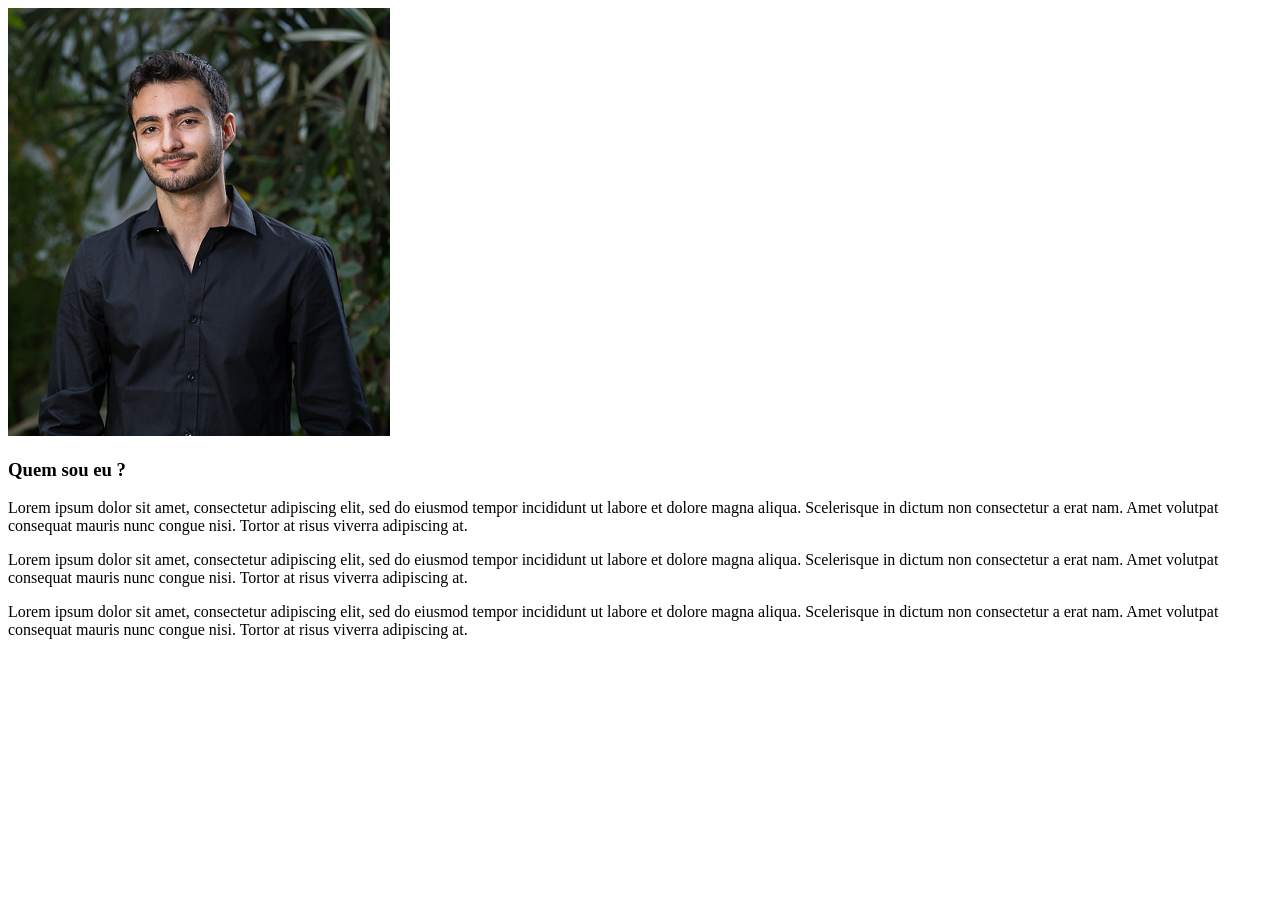
==== index.html @ 56cf221e "Add files via upload Upload website - 1" ====
<!DOCTYPE html>
<html lang="pt-br">
    <head>
        <meta charset="UTF-8">
        <meta name="viewport" content="width=device-width, initial-scale=1.0">
        <meta http-equiv="X-UA-Compatible" content="ie=edge">
        <title>Bem vindo</title>

         <!--Google Fonts-->
        <link 
            href="https://fonts.googleapis.com/css?family=Roboto:400,700&display=swap" 
            rel="stylesheet">

        <!--Font Awesome-->
        <link 
            rel="stylesheet" 
            href="https://use.fontawesome.com/releases/v5.8.2/css/all.css"
            integrity="sha384-oS3vJWv+0UjzBfQzYUhtDYW+Pj2yciDJxpsK1OYPAYjqT085Qq/1cq5FLXAZQ7Ay" 
            crossorigin="anonymous">

        <!--Meu estilo-->
        <link rel="stylesheet" href="./css/style.css">
    </head>
    <body>
        <main class="container">
            <article>
                <section class="foto-social">
                    <div class="foto">
                        <img src="/img/eu.png" alt="Minha foto" title="Wilson Neto">
                    </div>
                </section>
                <section class="texto">
                    <h1>Quem sou eu ?</h1>
                    <p>
                        Lorem ipsum dolor sit amet, consectetur adipiscing elit, 
                        sed do eiusmod tempor incididunt ut labore et dolore 
                        magna aliqua. Scelerisque in dictum non consectetur a 
                        erat nam. Amet volutpat consequat mauris nunc congue nisi. 
                        Tortor at risus viverra adipiscing at.
                    </p>
                    <p>
                        Lorem ipsum dolor sit amet, consectetur adipiscing elit, 
                        sed do eiusmod tempor incididunt ut labore et dolore 
                        magna aliqua. Scelerisque in dictum non consectetur a 
                        erat nam. Amet volutpat consequat mauris nunc congue nisi. 
                        Tortor at risus viverra adipiscing at.
                    </p>
                    <p>
                        Lorem ipsum dolor sit amet, consectetur adipiscing elit, 
                        sed do eiusmod tempor incididunt ut labore et dolore 
                        magna aliqua. Scelerisque in dictum non consectetur a 
                        erat nam. Amet volutpat consequat mauris nunc congue nisi. 
                        Tortor at risus viverra adipiscing at.
                    </p>
                </section>
            </article>
        </main>
    </body>
</html>
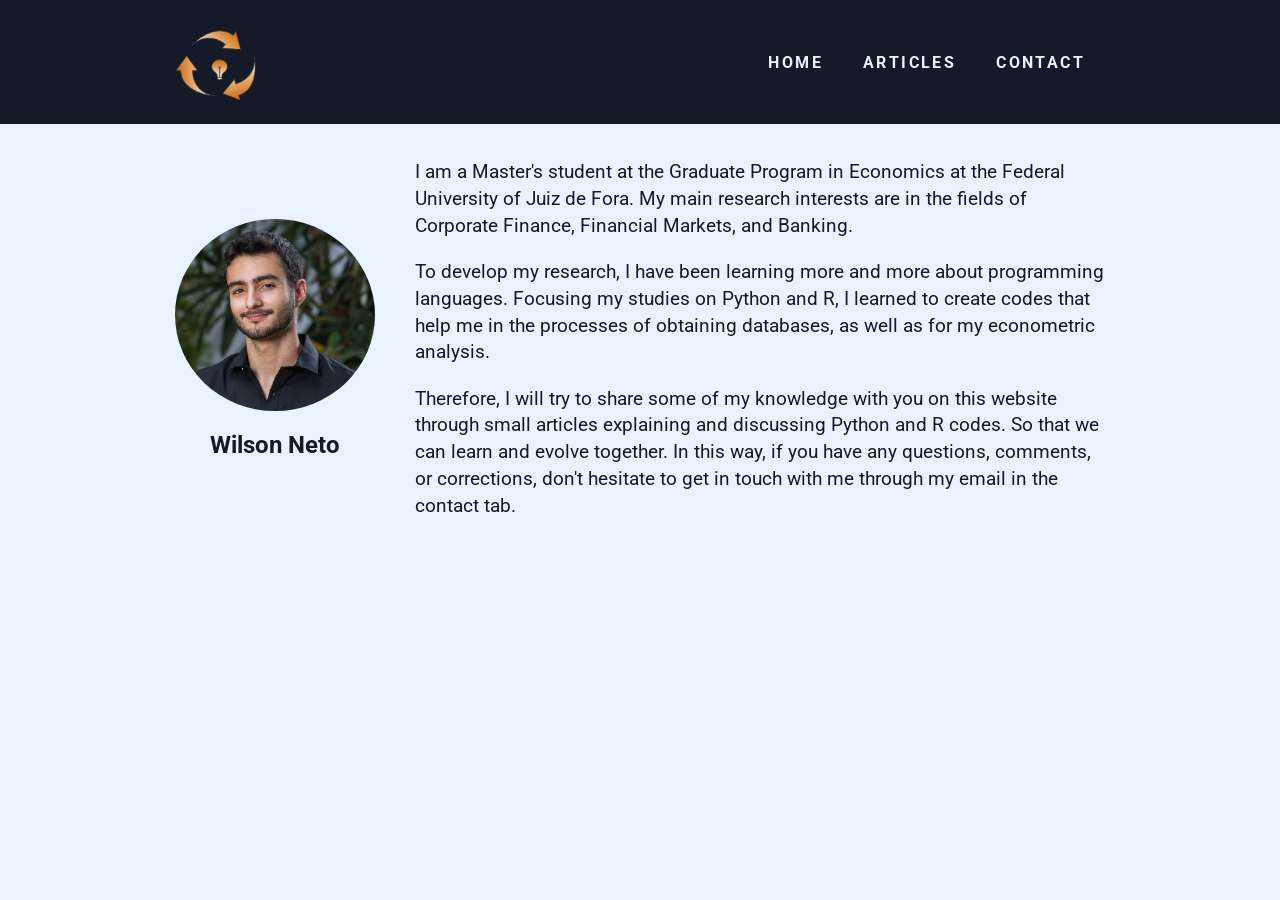
==== commit 114ca8bb: "Add files via upload New upload website" ====
--- a/index.html
+++ b/index.html
@@ -1,59 +1,60 @@
-<!DOCTYPE html>
-<html lang="pt-br">
-    <head>
-        <meta charset="UTF-8">
-        <meta name="viewport" content="width=device-width, initial-scale=1.0">
-        <meta http-equiv="X-UA-Compatible" content="ie=edge">
-        <title>Bem vindo</title>
-
-         <!--Google Fonts-->
-        <link 
-            href="https://fonts.googleapis.com/css?family=Roboto:400,700&display=swap" 
-            rel="stylesheet">
-
-        <!--Font Awesome-->
-        <link 
-            rel="stylesheet" 
-            href="https://use.fontawesome.com/releases/v5.8.2/css/all.css"
-            integrity="sha384-oS3vJWv+0UjzBfQzYUhtDYW+Pj2yciDJxpsK1OYPAYjqT085Qq/1cq5FLXAZQ7Ay" 
-            crossorigin="anonymous">
-
-        <!--Meu estilo-->
-        <link rel="stylesheet" href="./css/style.css">
-    </head>
-    <body>
-        <main class="container">
-            <article>
-                <section class="foto-social">
-                    <div class="foto">
-                        <img src="/img/eu.png" alt="Minha foto" title="Wilson Neto">
-                    </div>
-                </section>
-                <section class="texto">
-                    <h1>Quem sou eu ?</h1>
-                    <p>
-                        Lorem ipsum dolor sit amet, consectetur adipiscing elit, 
-                        sed do eiusmod tempor incididunt ut labore et dolore 
-                        magna aliqua. Scelerisque in dictum non consectetur a 
-                        erat nam. Amet volutpat consequat mauris nunc congue nisi. 
-                        Tortor at risus viverra adipiscing at.
-                    </p>
-                    <p>
-                        Lorem ipsum dolor sit amet, consectetur adipiscing elit, 
-                        sed do eiusmod tempor incididunt ut labore et dolore 
-                        magna aliqua. Scelerisque in dictum non consectetur a 
-                        erat nam. Amet volutpat consequat mauris nunc congue nisi. 
-                        Tortor at risus viverra adipiscing at.
-                    </p>
-                    <p>
-                        Lorem ipsum dolor sit amet, consectetur adipiscing elit, 
-                        sed do eiusmod tempor incididunt ut labore et dolore 
-                        magna aliqua. Scelerisque in dictum non consectetur a 
-                        erat nam. Amet volutpat consequat mauris nunc congue nisi. 
-                        Tortor at risus viverra adipiscing at.
-                    </p>
-                </section>
-            </article>
-        </main>
-    </body>
+<!DOCTYPE html>
+<html lang="pt-br">
+    <head>
+        <meta charset="UTF-8">
+        <meta name="viewport" content="width=device-width, initial-scale=1.0">
+        <meta http-equiv="X-UA-Compatible" content="ie=edge">
+        <title>Home</title>
+
+        <link href="https://fonts.googleapis.com/css?family=Roboto:400,700&display=swap" rel="stylesheet">
+        <link rel="stylesheet" href="./css/style.css">
+     
+    </head>
+    <body>
+        <header>
+            <div class="container">
+                <a href="" class="branch"><img src="./img/logo.png" alt="Minha logo" title="Nome da minha logo"></a>
+                <nav class="menu">
+                    <ul>
+                        <li><a class="menu-link" href="index.html">Home</a></li>
+                        <li><a class="menu-link" href="porrtfolio.html">Articles</a></li>
+			<li><a class="menu-link" href="contato.html">Contact</a></li>
+                    </ul>
+                </nav>
+            </div>
+        </header>
+
+        <main class="container">
+            <article class="super-card">
+                <section class="super-card-img">
+                    <img src="./img/homem.jpg" alt="Minha foto", title="Meu nome">
+                    <h2>Wilson Neto</h2>
+                </section>
+                <section class="super-card-text">
+                    <p>
+			I am a Master's student at the Graduate Program in 
+			Economics at the Federal University of Juiz de Fora.
+			My main research interests are in the fields of
+			Corporate Finance, Financial Markets, and Banking.
+                    </p>
+                    <p>
+			To develop my research, I have been learning more
+			and more about programming languages. Focusing my
+			studies on Python and R, I learned to create codes
+			that help me in the processes of obtaining databases,
+			as well as for my econometric analysis.
+                    </p>
+                    <p>
+			Therefore, I will try to share some of my knowledge
+			with you on this website through small articles
+			explaining and discussing Python and R codes. So that
+			we can learn and evolve together. In this way, if you
+			have any questions, comments, or corrections, don't
+			hesitate to get in touch with me through my email in
+			the contact tab.
+                    </p>
+                </section>
+            </article>
+        </main>
+    </body>
 </html>
--- a/css/style.css
+++ b/css/style.css
@@ -0,0 +1,168 @@
+* {
+    margin: 0;
+    padding: 0;
+    box-sizing: border-box;
+    list-style: none;
+    text-decoration: none;
+}
+
+a {color: #FFF;}
+
+img{max-width: 100%;}
+
+p {font-size: 1.2em; line-height: 1.4em; color: #141A28;}
+
+h2 {color: #141A28;}
+
+.container {
+    width: 960px;
+    margin: 0 auto;
+    padding: 15px;
+    display: flex;
+    justify-content: space-between;
+    align-items: center;
+}
+
+html, body {
+    width: 100%;
+    height: 100%;
+}
+
+body {
+    font-family: 'Roboto', sans-serif;
+    font-size: 16px;
+    background-color: #E9F3FE;
+}
+
+header {
+    width: 100%;
+    background-color: #141A28;
+}
+
+.branch, .branch img {
+    width: 90px;
+    border-radius: 50%;
+}
+
+.menu ul { 
+    display: flex;
+    justify-content: space-between;
+}
+
+.menu .menu-link {
+    display: block;
+    margin: 10px;
+    padding: 10px;
+    color: #E9F3FE;
+    font-weight: bold;
+    text-transform: uppercase;
+    letter-spacing: .15em;
+    transition: all .3s ease-in-out;
+}
+
+.menu .menu-link:hover {opacity: .75;}
+
+
+main {width: 100%;}
+
+.super-card {
+    width: 100%;
+    display: flex;
+    margin-top: 20px;
+}
+
+.super-card-img, 
+.super-card-img img {
+    width: 800px;
+    border-radius: 50%;
+    display: flex;
+    flex-direction: column;
+    justify-content: center;
+    align-items: center;
+}
+
+.super-card-img h2 {margin-top: 20px;}
+
+.super-card-text {margin-left: 40px;}
+
+.super-card-text p + p {margin-top: 1em;}
+
+
+.card {
+    max-width: 350px;
+    min-height: 500px;
+    border-radius: 3px;
+    margin: 1em;
+    background-color: #FFF;
+    box-shadow: 5px 5px 5px 0px rgba(0, 0, 0, .15);
+    transition: all .3s ease-in-out;
+    display: flex;
+    flex-direction: column;
+    justify-content: space-between;
+}
+
+.card:hover { box-shadow: 30px 30px 5px 0px rgba(0, 0, 0, .15); }
+
+.card-img { padding: 1em; }
+
+.img-body,
+.img-body img {
+    width: 200px;
+    display: table;
+    margin: 0 auto; 
+    border-radius: 50%;
+}
+
+.card-body { padding: 1em; }
+.card-body p {
+    color: #343A40;
+    line-height: 1.4em;
+}
+
+.card-body p + p { margin-top: .5em;}
+
+.card-button {
+    width: 100%;
+    border-bottom-left-radius: 3px;
+    border-bottom-right-radius: 3px;
+    padding: 1em;
+    background-color: #141A28;
+    display: flex;
+    justify-content: center;
+}
+
+.card-button button {
+    width: 250px;
+    padding: 1em;
+    border: none;
+    border-radius: 3px;
+    background-image: linear-gradient(to right bottom, #412e82, #393581, #333b7e, #2f407a, #2f4475);
+    color: #E9F3FE;
+    font-size: 1.2em;
+    text-transform: capitalize;
+    transition: all .3s ease-in-out;
+}
+
+.card-button button:hover {
+    cursor: pointer;
+    opacity: .75;
+}
+
+.sub-title {margin: 20px auto;}
+
+.li-ornament { margin: 10px 0; }
+
+.li-ornament::before {
+    content: "";
+    display: inline-block;
+    width: 4px;
+    height: 12px;
+    margin-right: 10px;
+    background-color: #141A28;
+    border-radius: 5px;
+}
+.contact-link {color: #141A28;}
+
+.map {
+    margin: 20px 0;
+}
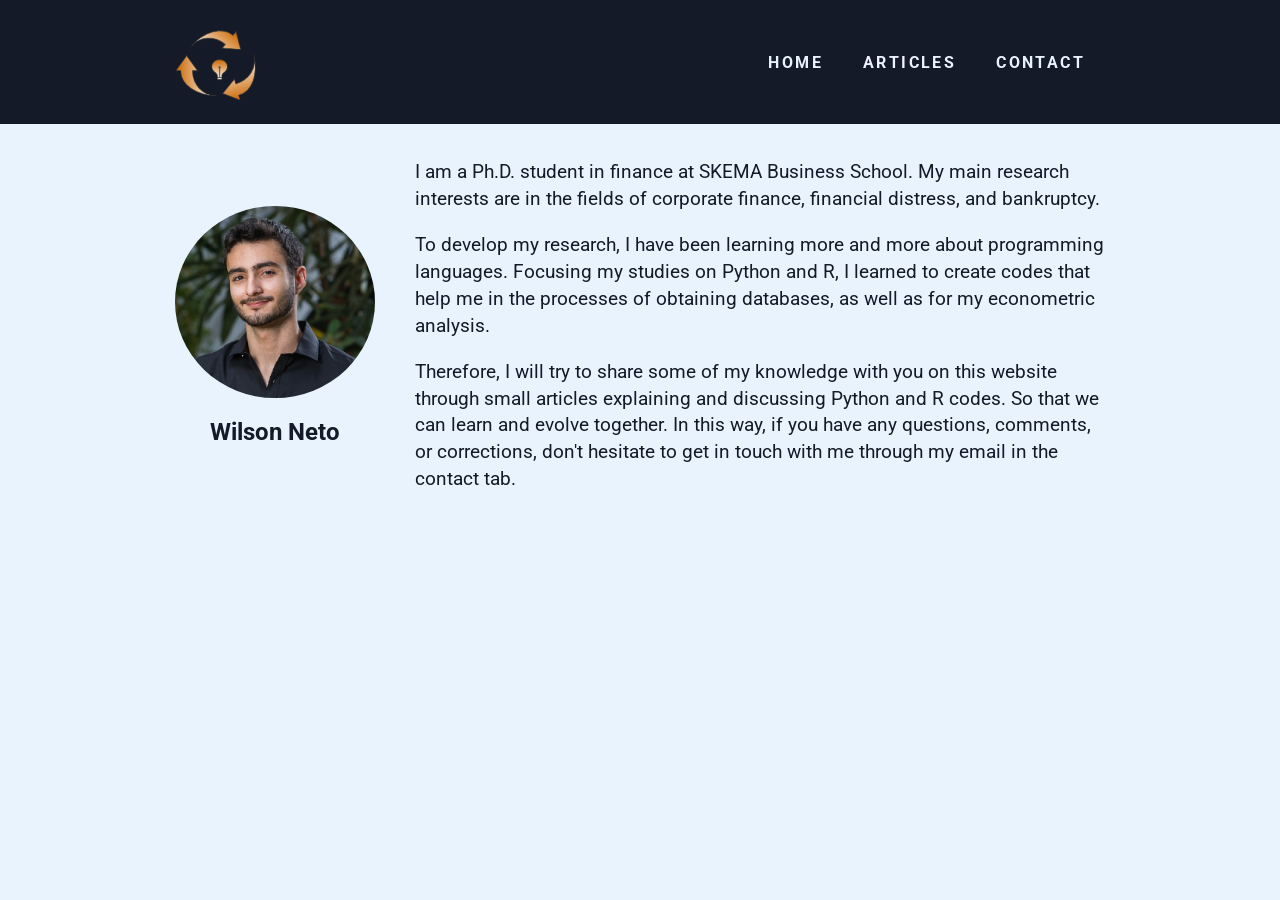
==== commit 848ab674: "Update index.html" ====
--- a/index.html
+++ b/index.html
@@ -13,7 +13,7 @@
     <body>
         <header>
             <div class="container">
-                <a href="" class="branch"><img src="./img/logo.png" alt="Minha logo" title="Nome da minha logo"></a>
+                <a href="https://willneto.github.io" class="branch"><img src="./img/logo.png" alt="Minha logo" title="Nome da minha logo"></a>
                 <nav class="menu">
                     <ul>
                         <li><a class="menu-link" href="index.html">Home</a></li>
@@ -32,10 +32,9 @@
                 </section>
                 <section class="super-card-text">
                     <p>
-			I am a Master's student at the Graduate Program in 
-			Economics at the Federal University of Juiz de Fora.
+			I am a Ph.D. student in finance at SKEMA Business School.
 			My main research interests are in the fields of
-			Corporate Finance, Financial Markets, and Banking.
+			corporate finance, financial distress, and bankruptcy.
                     </p>
                     <p>
 			To develop my research, I have been learning more
@@ -57,4 +56,4 @@
             </article>
         </main>
     </body>
-</html>+</html>
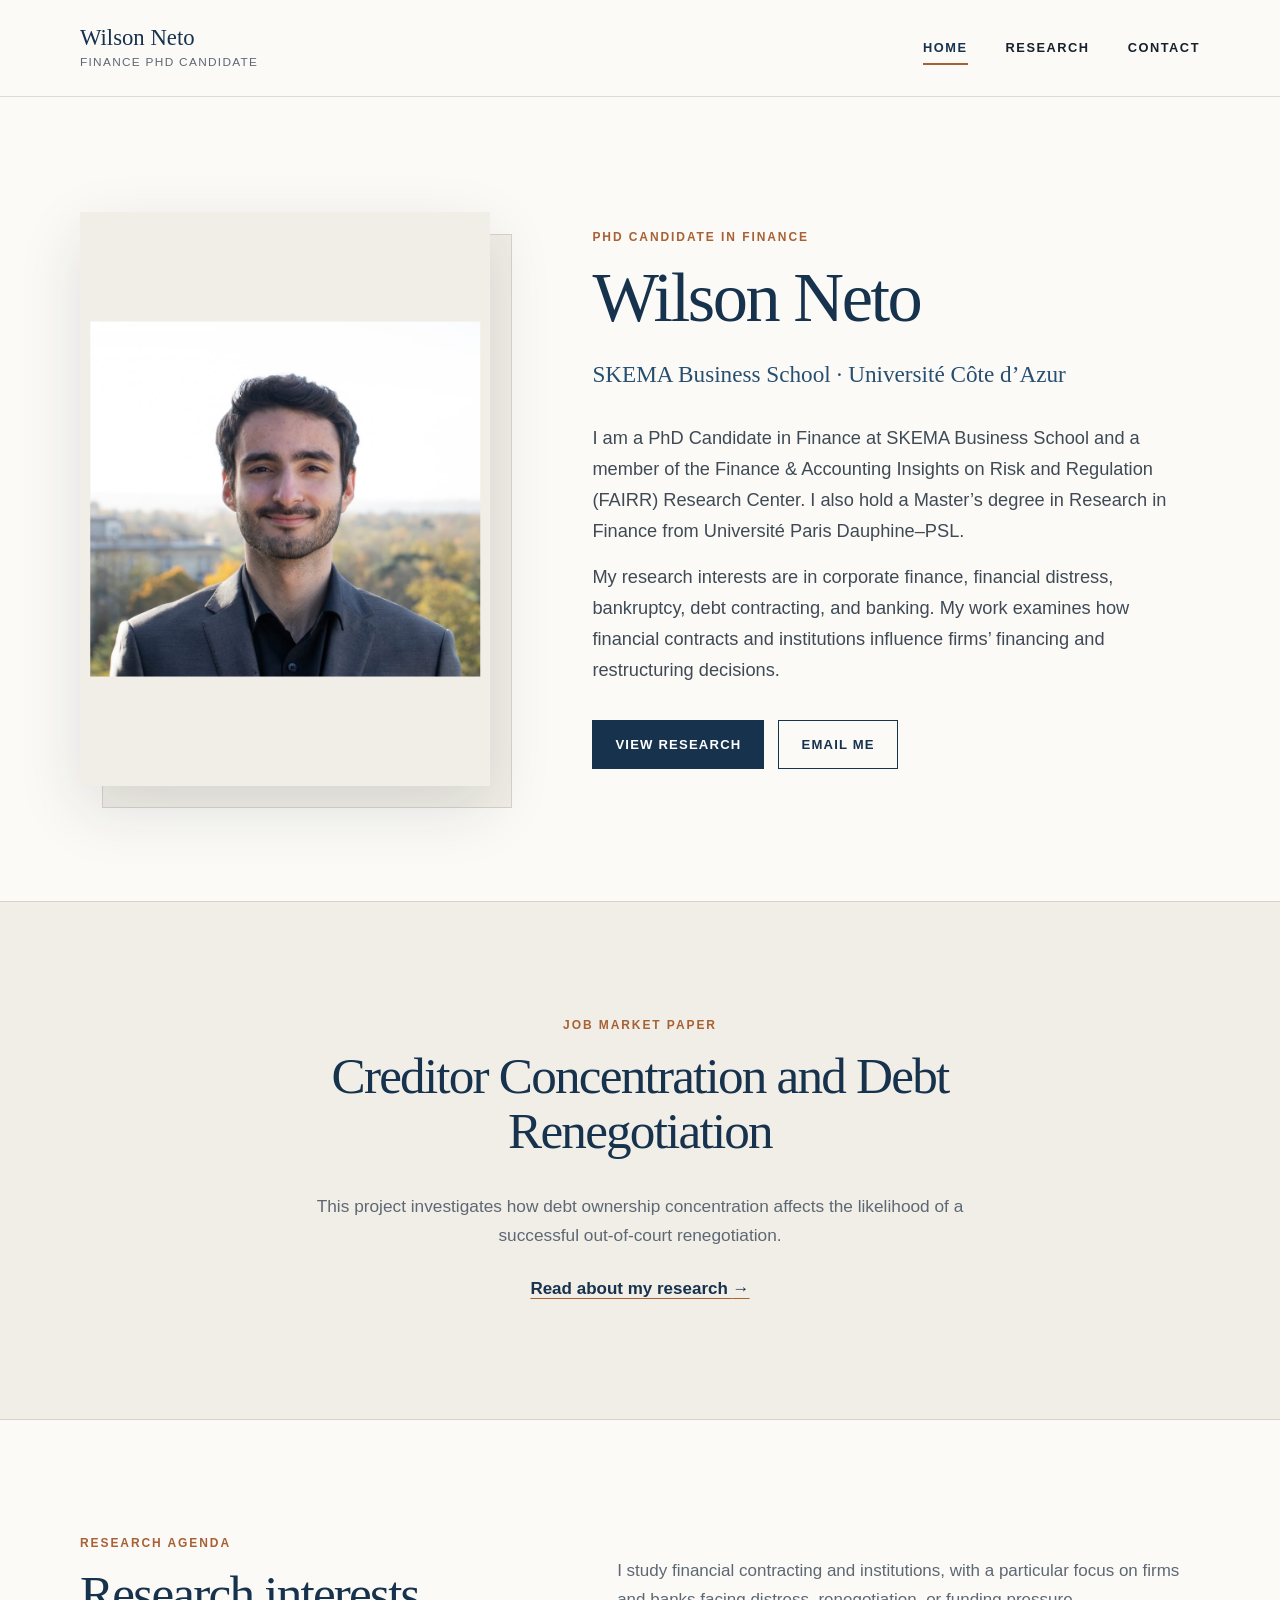
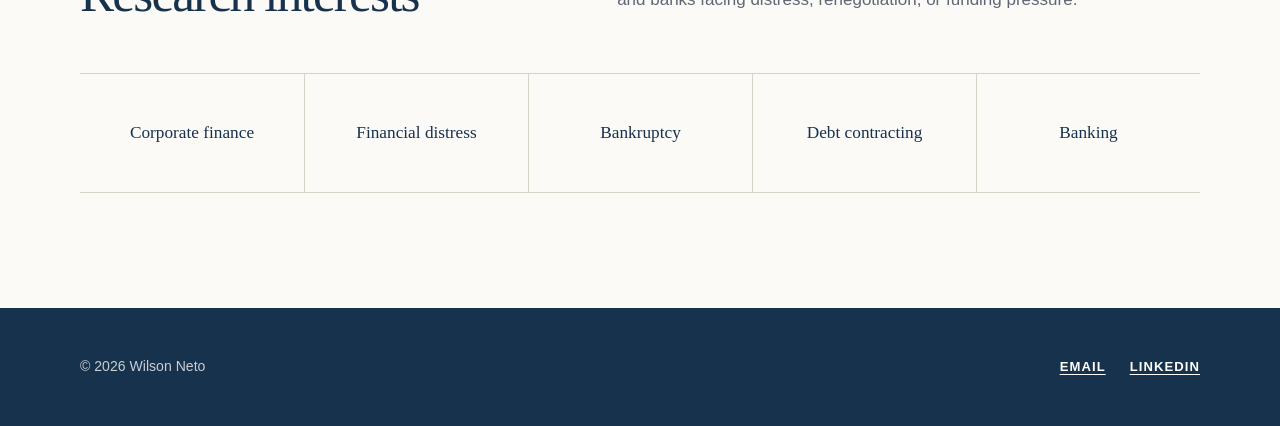
==== commit 1b8bea56: "Add files via upload" ====
--- a/index.html
+++ b/index.html
@@ -1,59 +1,129 @@
-<!DOCTYPE html>
-<html lang="pt-br">
-    <head>
-        <meta charset="UTF-8">
-        <meta name="viewport" content="width=device-width, initial-scale=1.0">
-        <meta http-equiv="X-UA-Compatible" content="ie=edge">
-        <title>Home</title>
+<!doctype html>
+<html lang="en">
+<head>
+  <meta charset="utf-8">
+  <meta name="viewport" content="width=device-width, initial-scale=1">
+  <meta name="description" content="Wilson Neto is a PhD Candidate in Finance at SKEMA Business School. His research focuses on corporate finance, financial distress, bankruptcy, debt contracting, and banking.">
+  <meta name="theme-color" content="#17324d">
+  <link rel="canonical" href="https://willneto.github.io/">
 
-        <link href="https://fonts.googleapis.com/css?family=Roboto:400,700&display=swap" rel="stylesheet">
-        <link rel="stylesheet" href="./css/style.css">
-     
-    </head>
-    <body>
-        <header>
-            <div class="container">
-                <a href="https://willneto.github.io" class="branch"><img src="./img/logo.png" alt="Minha logo" title="Nome da minha logo"></a>
-                <nav class="menu">
-                    <ul>
-                        <li><a class="menu-link" href="index.html">Home</a></li>
-                        <li><a class="menu-link" href="porrtfolio.html">Articles</a></li>
-			<li><a class="menu-link" href="contato.html">Contact</a></li>
-                    </ul>
-                </nav>
-            </div>
-        </header>
+  <meta property="og:type" content="website">
+  <meta property="og:title" content="Wilson Neto | Finance PhD Candidate">
+  <meta property="og:description" content="Research in corporate finance, financial distress, bankruptcy, debt contracting, and banking.">
+  <meta property="og:url" content="https://willneto.github.io/">
+  <meta property="og:image" content="https://willneto.github.io/assets/img/wilson-neto.jpg">
 
-        <main class="container">
-            <article class="super-card">
-                <section class="super-card-img">
-                    <img src="./img/homem.jpg" alt="Minha foto", title="Meu nome">
-                    <h2>Wilson Neto</h2>
-                </section>
-                <section class="super-card-text">
-                    <p>
-			I am a Ph.D. student in finance at SKEMA Business School.
-			My main research interests are in the fields of
-			corporate finance, financial distress, and bankruptcy.
-                    </p>
-                    <p>
-			To develop my research, I have been learning more
-			and more about programming languages. Focusing my
-			studies on Python and R, I learned to create codes
-			that help me in the processes of obtaining databases,
-			as well as for my econometric analysis.
-                    </p>
-                    <p>
-			Therefore, I will try to share some of my knowledge
-			with you on this website through small articles
-			explaining and discussing Python and R codes. So that
-			we can learn and evolve together. In this way, if you
-			have any questions, comments, or corrections, don't
-			hesitate to get in touch with me through my email in
-			the contact tab.
-                    </p>
-                </section>
-            </article>
-        </main>
-    </body>
+  <title>Wilson Neto | Finance PhD Candidate</title>
+  <link rel="stylesheet" href="assets/css/style.css?v=6">
+
+  <script type="application/ld+json">
+  {
+    "@context": "https://schema.org",
+    "@type": "Person",
+    "name": "Wilson Neto",
+    "jobTitle": "PhD Candidate in Finance",
+    "affiliation": {
+      "@type": "CollegeOrUniversity",
+      "name": "SKEMA Business School"
+    },
+    "url": "https://willneto.github.io/",
+    "sameAs": [
+      "https://www.linkedin.com/in/wilson-neto-260328168"
+    ],
+    "knowsAbout": [
+      "Corporate finance",
+      "Financial distress",
+      "Bankruptcy",
+      "Debt contracting",
+      "Banking"
+    ]
+  }
+  </script>
+</head>
+<body>
+  <a class="skip-link" href="#main-content">Skip to main content</a>
+
+  <header class="site-header">
+    <div class="container header-inner">
+      <a class="site-identity" href="index.html" aria-label="Wilson Neto, home">
+        <span class="site-name">Wilson Neto</span>
+        <span class="site-role">Finance PhD Candidate</span>
+      </a>
+
+      <nav class="site-nav" aria-label="Primary navigation">
+        <ul>
+          <li><a href="index.html" aria-current="page">Home</a></li>
+          <li><a href="research.html">Research</a></li>
+          <li><a href="contact.html">Contact</a></li>
+        </ul>
+      </nav>
+    </div>
+  </header>
+
+  <main id="main-content">
+    <section class="hero container" aria-labelledby="hero-title">
+      <div class="portrait-frame">
+        <img src="assets/img/wilson-neto.jpg" alt="Portrait of Wilson Neto" width="931" height="850">
+      </div>
+
+      <div class="hero-copy">
+        <p class="eyebrow">PhD Candidate in Finance</p>
+        <h1 id="hero-title">Wilson Neto</h1>
+        <p class="hero-affiliation">SKEMA Business School <span aria-hidden="true">·</span> Université Côte d’Azur</p>
+        <p class="hero-introduction">
+          I am a PhD Candidate in Finance at SKEMA Business School and a member of the Finance &amp; Accounting Insights on Risk and Regulation (FAIRR) Research Center. I also hold a Master’s degree in Research in Finance from Université Paris Dauphine–PSL.
+        </p>
+        <p class="hero-introduction">
+          My research interests are in corporate finance, financial distress, bankruptcy, debt contracting, and banking. My work examines how financial contracts and institutions influence firms’ financing and restructuring decisions.
+        </p>
+
+        <div class="hero-actions" aria-label="Primary links">
+          <a class="button button-primary" href="research.html">View research</a>
+          <a class="button button-secondary" href="mailto:wilson.pereirapintoneto@skema.edu">Email me</a>
+        </div>
+      </div>
+    </section>
+
+    <section class="home-section section-tint" aria-labelledby="job-market-heading">
+      <div class="container narrow-section">
+        <p class="eyebrow">Job Market Paper</p>
+        <h2 id="job-market-heading">Creditor Concentration and Debt Renegotiation</h2>
+        <p class="section-lead">
+          This project investigates how debt ownership concentration affects the likelihood of a successful out-of-court renegotiation.
+        </p>
+        <a class="text-link" href="research.html#creditor-concentration">Read about my research <span aria-hidden="true">→</span></a>
+      </div>
+    </section>
+
+    <section class="home-section container" aria-labelledby="research-interests-heading">
+      <div class="section-heading-row">
+        <div>
+          <p class="eyebrow">Research agenda</p>
+          <h2 id="research-interests-heading">Research interests</h2>
+        </div>
+        <p>
+          I study financial contracting and institutions, with a particular focus on firms and banks facing distress, renegotiation, or funding pressure.
+        </p>
+      </div>
+
+      <ul class="topic-list" aria-label="Research topics">
+        <li>Corporate finance</li>
+        <li>Financial distress</li>
+        <li>Bankruptcy</li>
+        <li>Debt contracting</li>
+        <li>Banking</li>
+      </ul>
+    </section>
+  </main>
+
+  <footer class="site-footer">
+    <div class="container footer-inner">
+      <p>© 2026 Wilson Neto</p>
+      <div class="footer-links">
+        <a href="mailto:wilson.pereirapintoneto@skema.edu">Email</a>
+        <a href="https://www.linkedin.com/in/wilson-neto-260328168" target="_blank" rel="noopener noreferrer">LinkedIn<span class="sr-only"> (opens in a new tab)</span></a>
+      </div>
+    </div>
+  </footer>
+</body>
 </html>
--- a/assets/css/style.css
+++ b/assets/css/style.css
@@ -0,0 +1,770 @@
+:root {
+  --ink: #17212b;
+  --muted: #5d6874;
+  --navy: #17324d;
+  --navy-soft: #274f70;
+  --accent: #a86135;
+  --paper: #fbfaf7;
+  --surface: #f1eee7;
+  --surface-light: #f6f4ef;
+  --line: #d8d3c9;
+  --white: #ffffff;
+  --shadow: 0 22px 60px rgba(23, 33, 43, 0.12);
+  --sans: Inter, ui-sans-serif, -apple-system, BlinkMacSystemFont, "Segoe UI", sans-serif;
+  --serif: Georgia, "Times New Roman", serif;
+}
+
+*,
+*::before,
+*::after {
+  box-sizing: border-box;
+}
+
+html {
+  scroll-behavior: smooth;
+}
+
+body {
+  min-width: 320px;
+  min-height: 100vh;
+  margin: 0;
+  display: flex;
+  flex-direction: column;
+  color: var(--ink);
+  background: var(--paper);
+  font-family: var(--sans);
+  font-size: 17px;
+  line-height: 1.7;
+  -webkit-font-smoothing: antialiased;
+}
+
+main {
+  flex: 1;
+}
+
+img {
+  display: block;
+  max-width: 100%;
+}
+
+a {
+  color: var(--navy-soft);
+  text-decoration-thickness: 1px;
+  text-underline-offset: 0.22em;
+}
+
+a:hover {
+  color: var(--accent);
+}
+
+a:focus-visible,
+summary:focus-visible {
+  outline: 3px solid rgba(168, 97, 53, 0.45);
+  outline-offset: 4px;
+}
+
+h1,
+h2,
+h3,
+p {
+  margin-top: 0;
+}
+
+h1,
+h2 {
+  color: var(--navy);
+  font-family: var(--serif);
+  font-weight: 500;
+  letter-spacing: -0.035em;
+  line-height: 1.08;
+}
+
+h1 {
+  margin-bottom: 0.28em;
+  font-size: clamp(3rem, 7vw, 5.9rem);
+}
+
+h2 {
+  margin-bottom: 0.65em;
+  font-size: clamp(2rem, 4vw, 3.25rem);
+}
+
+h3 {
+  color: var(--navy);
+  font-size: 0.82rem;
+  letter-spacing: 0.13em;
+  line-height: 1.4;
+  text-transform: uppercase;
+}
+
+.container {
+  width: min(1120px, calc(100% - 48px));
+  margin-inline: auto;
+}
+
+.research-width {
+  width: min(900px, calc(100% - 48px));
+}
+
+.skip-link {
+  position: fixed;
+  z-index: 100;
+  top: 12px;
+  left: 12px;
+  padding: 10px 14px;
+  transform: translateY(-160%);
+  color: var(--white);
+  background: var(--navy);
+  border-radius: 4px;
+}
+
+.skip-link:focus {
+  transform: translateY(0);
+}
+
+.sr-only {
+  position: absolute;
+  width: 1px;
+  height: 1px;
+  padding: 0;
+  margin: -1px;
+  overflow: hidden;
+  clip: rect(0, 0, 0, 0);
+  white-space: nowrap;
+  border: 0;
+}
+
+.site-header {
+  position: sticky;
+  z-index: 20;
+  top: 0;
+  background: rgba(251, 250, 247, 0.94);
+  border-bottom: 1px solid rgba(216, 211, 201, 0.78);
+  backdrop-filter: blur(14px);
+}
+
+.header-inner {
+  min-height: 96px;
+  display: flex;
+  align-items: center;
+  justify-content: space-between;
+  gap: 36px;
+}
+
+.site-identity {
+  display: inline-flex;
+  flex-direction: column;
+  color: var(--navy);
+  text-decoration: none;
+}
+
+.site-identity:hover {
+  color: var(--navy);
+}
+
+.site-name {
+  font-family: var(--serif);
+  font-size: 1.42rem;
+  line-height: 1.2;
+}
+
+.site-role {
+  color: var(--muted);
+  font-size: 0.74rem;
+  letter-spacing: 0.11em;
+  text-transform: uppercase;
+}
+
+.site-nav ul {
+  display: flex;
+  align-items: center;
+  gap: clamp(20px, 3vw, 38px);
+  margin: 0;
+  padding: 0;
+  list-style: none;
+}
+
+.site-nav a {
+  position: relative;
+  display: block;
+  padding-block: 10px;
+  color: var(--ink);
+  font-size: 0.8rem;
+  font-weight: 650;
+  letter-spacing: 0.12em;
+  text-decoration: none;
+  text-transform: uppercase;
+}
+
+.site-nav a::after {
+  position: absolute;
+  right: 0;
+  bottom: 4px;
+  left: 0;
+  height: 2px;
+  content: "";
+  transform: scaleX(0);
+  transform-origin: right;
+  background: var(--accent);
+  transition: transform 180ms ease;
+}
+
+.site-nav a:hover,
+.site-nav a[aria-current="page"] {
+  color: var(--navy);
+}
+
+.site-nav a:hover::after,
+.site-nav a[aria-current="page"]::after {
+  transform: scaleX(1);
+  transform-origin: left;
+}
+
+.hero {
+  min-height: calc(100vh - 96px);
+  padding-block: clamp(64px, 9vw, 120px);
+  display: grid;
+  grid-template-columns: minmax(340px, 410px) minmax(0, 1fr);
+  align-items: center;
+  gap: clamp(48px, 8vw, 110px);
+}
+
+.portrait-frame {
+  position: relative;
+  width: min(100%, 410px);
+  aspect-ratio: auto;
+  align-self: stretch;
+  display: grid;
+  justify-self: center;
+  place-items: center;
+  background: var(--surface);
+  box-shadow: var(--shadow);
+}
+
+.portrait-frame::before {
+  position: absolute;
+  z-index: -1;
+  top: 22px;
+  right: -22px;
+  width: 100%;
+  height: 100%;
+  content: "";
+  background: var(--surface);
+  border: 1px solid var(--line);
+}
+
+.portrait-frame img {
+  position: absolute;
+  top: 50%;
+  left: 50%;
+  width: 95%;
+  height: 95%;
+  transform: translate(-50%, -50%);
+  object-fit: contain;
+  object-position: center;
+}
+
+.eyebrow,
+.paper-status,
+.contact-label {
+  margin-bottom: 14px;
+  color: var(--accent);
+  font-size: 0.75rem;
+  font-weight: 750;
+  letter-spacing: 0.16em;
+  line-height: 1.4;
+  text-transform: uppercase;
+}
+
+.hero h1 {
+  font-size: clamp(2.75rem, 5.5vw, 4.7rem);
+}
+
+.hero-affiliation {
+  margin-bottom: 28px;
+  color: var(--navy-soft);
+  font-family: var(--serif);
+  font-size: clamp(1.18rem, 2.2vw, 1.45rem);
+}
+
+.hero-introduction {
+  max-width: 720px;
+  margin-bottom: 16px;
+  color: #3f4a55;
+  font-size: clamp(1.02rem, 1.5vw, 1.14rem);
+}
+
+.hero-actions {
+  display: flex;
+  flex-wrap: wrap;
+  gap: 14px;
+  margin-top: 34px;
+}
+
+.button {
+  display: inline-flex;
+  min-height: 49px;
+  padding: 10px 22px;
+  align-items: center;
+  justify-content: center;
+  border: 1px solid var(--navy);
+  color: var(--navy);
+  font-size: 0.82rem;
+  font-weight: 700;
+  letter-spacing: 0.09em;
+  text-decoration: none;
+  text-transform: uppercase;
+  transition: color 160ms ease, background-color 160ms ease, transform 160ms ease;
+}
+
+.button:hover {
+  transform: translateY(-2px);
+}
+
+.button-primary {
+  color: var(--white);
+  background: var(--navy);
+}
+
+.button-primary:hover {
+  color: var(--white);
+  background: var(--navy-soft);
+}
+
+.button-secondary:hover {
+  color: var(--white);
+  background: var(--navy);
+}
+
+.home-section {
+  padding-block: clamp(72px, 9vw, 120px);
+}
+
+.section-tint {
+  background: var(--surface);
+  border-block: 1px solid var(--line);
+}
+
+.narrow-section {
+  max-width: 860px;
+  margin-inline: auto;
+  text-align: center;
+}
+
+.narrow-section h2 {
+  max-width: 760px;
+  margin-inline: auto;
+}
+
+.section-lead {
+  max-width: 690px;
+  margin: 0 auto 24px;
+  color: var(--muted);
+  font-size: 1.08rem;
+}
+
+.text-link {
+  display: inline-block;
+  color: var(--navy);
+  font-weight: 700;
+  text-decoration-color: var(--accent);
+}
+
+.section-heading-row {
+  display: grid;
+  grid-template-columns: minmax(250px, 0.75fr) minmax(0, 1fr);
+  align-items: end;
+  gap: clamp(30px, 8vw, 100px);
+}
+
+.section-heading-row h2 {
+  margin-bottom: 0;
+}
+
+.section-heading-row > p {
+  margin-bottom: 6px;
+  color: var(--muted);
+}
+
+.topic-list {
+  margin: 52px 0 0;
+  padding: 0;
+  display: grid;
+  grid-template-columns: repeat(5, 1fr);
+  border-block: 1px solid var(--line);
+  list-style: none;
+}
+
+.topic-list li {
+  min-height: 118px;
+  padding: 20px 18px;
+  display: flex;
+  align-items: center;
+  justify-content: center;
+  color: var(--navy);
+  font-family: var(--serif);
+  font-size: 1.08rem;
+  line-height: 1.35;
+  text-align: center;
+}
+
+.topic-list li + li {
+  border-left: 1px solid var(--line);
+}
+
+.page-main {
+  padding-bottom: clamp(80px, 10vw, 140px);
+}
+
+.page-intro {
+  padding-block: clamp(70px, 9vw, 120px) clamp(42px, 6vw, 72px);
+}
+
+.page-intro h1,
+.contact-intro h1 {
+  font-size: clamp(3rem, 7vw, 5rem);
+}
+
+.page-intro > p:last-child {
+  max-width: 720px;
+  margin-bottom: 0;
+  color: var(--muted);
+  font-size: 1.1rem;
+}
+
+.paper-list {
+  border-top: 1px solid var(--line);
+}
+
+.paper {
+  padding-block: clamp(46px, 7vw, 78px);
+  border-bottom: 1px solid var(--line);
+  scroll-margin-top: 120px;
+}
+
+.paper-featured {
+  margin-inline: clamp(-32px, -3vw, -18px);
+  padding-inline: clamp(18px, 3vw, 32px);
+  background: var(--surface-light);
+  border-top: 4px solid var(--accent);
+}
+
+.paper-heading {
+  display: grid;
+  grid-template-columns: minmax(0, 1fr) auto;
+  gap: 30px;
+}
+
+.paper h2 {
+  max-width: 760px;
+  margin-bottom: 14px;
+  font-size: clamp(1.85rem, 4.3vw, 3rem);
+}
+
+.paper h2 em {
+  white-space: nowrap;
+}
+
+.paper-number {
+  color: #bbb5ab;
+  font-family: var(--serif);
+  font-size: 1rem;
+}
+
+.coauthors {
+  margin-bottom: 0;
+  color: var(--muted);
+  font-family: var(--serif);
+  font-size: 1.05rem;
+  font-style: italic;
+}
+
+.paper-links {
+  margin: 20px 0 0;
+}
+
+.paper-summary {
+  max-width: 700px;
+  margin: 30px 0 0;
+  color: var(--muted);
+  font-size: 1.07rem;
+}
+
+.abstract {
+  max-width: 760px;
+  margin-top: 34px;
+  padding-left: 24px;
+  border-left: 2px solid var(--line);
+}
+
+.abstract h3 {
+  margin-bottom: 12px;
+}
+
+.abstract p {
+  margin-bottom: 0;
+  color: #48535e;
+  font-size: 0.97rem;
+  line-height: 1.82;
+  text-align: left;
+}
+
+.contact-layout {
+  min-height: calc(100vh - 270px);
+  padding-block: clamp(70px, 10vw, 130px);
+  display: grid;
+  grid-template-columns: minmax(0, 0.9fr) minmax(340px, 0.75fr);
+  align-items: start;
+  gap: clamp(48px, 10vw, 130px);
+}
+
+.contact-intro > p:last-child {
+  max-width: 620px;
+  color: var(--muted);
+  font-size: 1.1rem;
+}
+
+.contact-card {
+  padding: clamp(28px, 5vw, 48px);
+  background: var(--surface);
+  border-top: 4px solid var(--accent);
+}
+
+.contact-item + .contact-item {
+  margin-top: 28px;
+  padding-top: 28px;
+  border-top: 1px solid var(--line);
+}
+
+.contact-item p {
+  margin-bottom: 0;
+}
+
+.contact-item a {
+  overflow-wrap: anywhere;
+  color: var(--navy);
+  font-weight: 700;
+}
+
+.contact-label {
+  margin-bottom: 7px !important;
+}
+
+.site-footer {
+  color: rgba(255, 255, 255, 0.76);
+  background: var(--navy);
+}
+
+.footer-inner {
+  min-height: 118px;
+  display: flex;
+  align-items: center;
+  justify-content: space-between;
+  gap: 30px;
+}
+
+.footer-inner p {
+  margin-bottom: 0;
+  font-size: 0.88rem;
+}
+
+.footer-links {
+  display: flex;
+  gap: 24px;
+}
+
+.footer-links a {
+  color: var(--white);
+  font-size: 0.82rem;
+  font-weight: 650;
+  letter-spacing: 0.08em;
+  text-transform: uppercase;
+}
+
+@media (max-width: 860px) {
+  .hero {
+    grid-template-columns: minmax(220px, 0.65fr) minmax(0, 1fr);
+    gap: 54px;
+  }
+
+  .portrait-frame {
+    width: min(100%, 340px);
+    aspect-ratio: 4 / 5;
+    align-self: center;
+  }
+
+  .topic-list {
+    grid-template-columns: repeat(3, 1fr);
+  }
+
+  .topic-list li + li {
+    border-left: 0;
+  }
+
+  .topic-list li:nth-child(2),
+  .topic-list li:nth-child(3),
+  .topic-list li:nth-child(5) {
+    border-left: 1px solid var(--line);
+  }
+
+  .topic-list li:nth-child(n + 4) {
+    border-top: 1px solid var(--line);
+  }
+}
+
+@media (max-width: 700px) {
+  body {
+    font-size: 16px;
+  }
+
+  .container,
+  .research-width {
+    width: min(100% - 36px, 1120px);
+  }
+
+  .header-inner {
+    min-height: auto;
+    padding-block: 17px 12px;
+    flex-direction: column;
+    align-items: flex-start;
+    gap: 10px;
+  }
+
+  .site-role {
+    display: none;
+  }
+
+  .site-nav {
+    width: 100%;
+  }
+
+  .site-nav ul {
+    justify-content: space-between;
+  }
+
+  .site-nav a {
+    padding-block: 8px;
+    font-size: 0.72rem;
+  }
+
+  .hero {
+    min-height: auto;
+    grid-template-columns: 1fr;
+    gap: 54px;
+  }
+
+  .hero-copy {
+    order: -1;
+  }
+
+  .portrait-frame {
+    width: min(78%, 320px);
+    aspect-ratio: 4 / 5;
+    align-self: center;
+    margin-inline: auto;
+  }
+
+  .section-heading-row,
+  .contact-layout {
+    grid-template-columns: 1fr;
+  }
+
+  .section-heading-row {
+    align-items: start;
+  }
+
+  .contact-layout {
+    gap: 42px;
+  }
+
+  .paper-featured {
+    margin-inline: 0;
+  }
+
+  .footer-inner {
+    padding-block: 28px;
+    flex-direction: column;
+    align-items: flex-start;
+    gap: 12px;
+  }
+}
+
+@media (max-width: 500px) {
+  .hero-actions {
+    align-items: stretch;
+    flex-direction: column;
+  }
+
+  .button {
+    width: 100%;
+  }
+
+  .topic-list {
+    grid-template-columns: 1fr;
+  }
+
+  .topic-list li,
+  .topic-list li:nth-child(2),
+  .topic-list li:nth-child(3),
+  .topic-list li:nth-child(5),
+  .topic-list li:nth-child(n + 4) {
+    min-height: 76px;
+    border-top: 1px solid var(--line);
+    border-left: 0;
+  }
+
+  .topic-list li:first-child {
+    border-top: 0;
+  }
+
+  .paper-heading {
+    grid-template-columns: 1fr;
+    gap: 0;
+  }
+
+  .paper-number {
+    display: none;
+  }
+
+  .abstract {
+    padding-left: 16px;
+  }
+
+  .paper h2 em {
+    white-space: normal;
+  }
+}
+
+@media (prefers-reduced-motion: reduce) {
+  html {
+    scroll-behavior: auto;
+  }
+
+  *,
+  *::before,
+  *::after {
+    transition-duration: 0.01ms !important;
+    animation-duration: 0.01ms !important;
+    animation-iteration-count: 1 !important;
+  }
+}
+
+@media print {
+  .site-header,
+  .site-footer,
+  .hero-actions {
+    display: none;
+  }
+
+  body {
+    color: #000;
+    background: #fff;
+    font-size: 11pt;
+  }
+
+  .paper,
+  .paper-featured {
+    break-inside: avoid;
+    background: transparent;
+  }
+}
